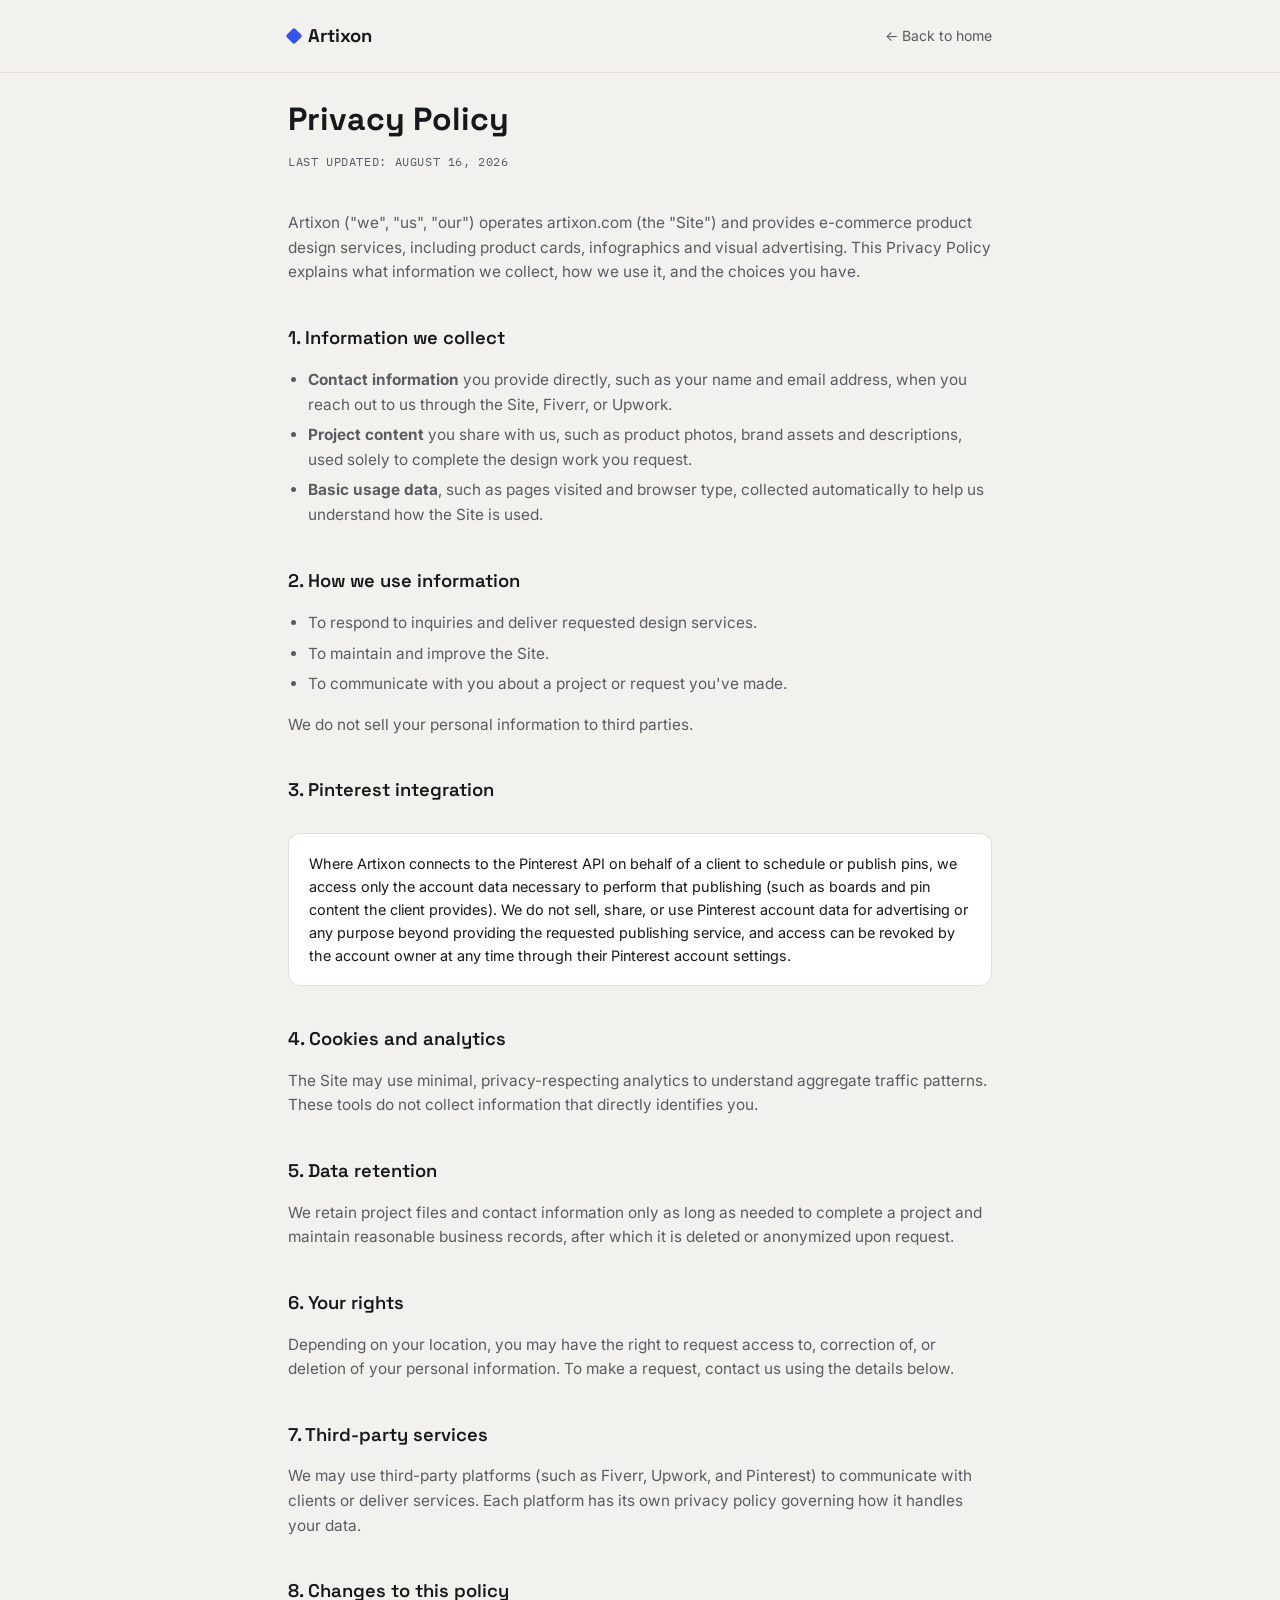
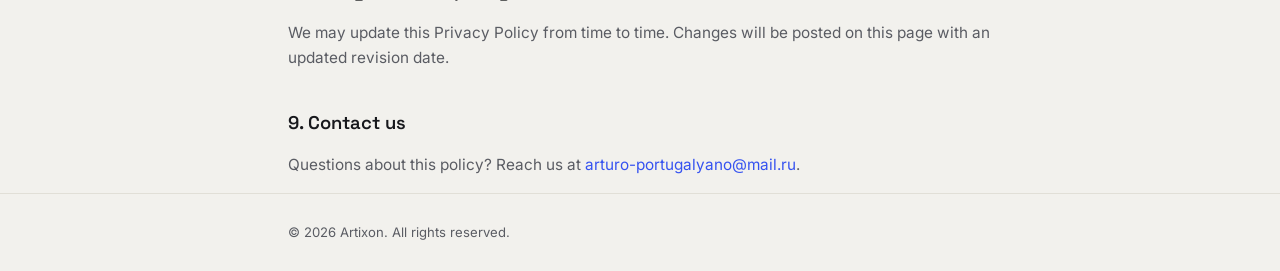
==== privacy.html @ aa89d6ab "Add files via upload" ====
<!DOCTYPE html>
<html lang="en">
<head>
<meta charset="UTF-8">
<meta name="viewport" content="width=device-width, initial-scale=1.0">
<title>Privacy Policy — Artixon</title>
<link rel="preconnect" href="https://fonts.googleapis.com">
<link rel="preconnect" href="https://fonts.gstatic.com" crossorigin>
<link href="https://fonts.googleapis.com/css2?family=Space+Grotesk:wght@600;700&family=Inter:wght@400;500;600&family=IBM+Plex+Mono:wght@500&display=swap" rel="stylesheet">
<style>
  :root{
    --bg:#F2F1ED; --ink:#17181C; --ink-soft:#5A5C63;
    --accent:#3552F0; --border:#E1DFD7; --card:#fff;
  }
  *{box-sizing:border-box;}
  body{margin:0; background:var(--bg); color:var(--ink); font-family:'Inter',sans-serif; line-height:1.6;}
  .wrap{max-width:760px; margin:0 auto; padding:0 28px;}
  header{border-bottom:1px solid var(--border); background:rgba(242,241,237,0.9); position:sticky; top:0;}
  nav.wrap{display:flex; align-items:center; justify-content:space-between; height:72px;}
  .logo{font-family:'Space Grotesk',sans-serif; font-weight:700; font-size:1.15rem; display:flex; align-items:center; gap:8px; text-decoration:none; color:var(--ink);}
  .logo-mark{width:12px;height:12px;background:var(--accent); border-radius:2px; transform:rotate(45deg);}
  nav a.back{font-size:0.88rem; color:var(--ink-soft); text-decoration:none;}
  nav a.back:hover{color:var(--ink);}
  main{padding:56px 0 90px;}
  h1{font-family:'Space Grotesk',sans-serif; font-size:2rem; font-weight:700; margin-bottom:6px;}
  .updated{font-family:'IBM Plex Mono',monospace; font-size:0.76rem; color:var(--ink-soft); text-transform:uppercase; letter-spacing:0.05em; margin-bottom:40px; display:block;}
  h2{font-family:'Space Grotesk',sans-serif; font-size:1.15rem; font-weight:600; margin-top:38px; margin-bottom:12px;}
  p, li{color:var(--ink-soft); font-size:0.96rem;}
  ul{padding-left:20px;}
  li{margin-bottom:6px;}
  .callout{
    background:var(--card); border:1px solid var(--border); border-radius:12px;
    padding:18px 20px; margin:28px 0; font-size:0.9rem;
  }
  .callout strong{color:var(--ink);}
  a.link{color:var(--accent); text-decoration:none;}
  a.link:hover{text-decoration:underline;}
  footer{border-top:1px solid var(--border); padding:28px 0; }
  footer .wrap{font-size:0.82rem; color:var(--ink-soft);}
</style>
</head>
<body>

<header>
  <nav class="wrap">
    <a class="logo" href="index.html"><span class="logo-mark"></span>Artixon</a>
    <a class="back" href="index.html">← Back to home</a>
  </nav>
</header>

<main class="wrap">
  <h1>Privacy Policy</h1>
  <span class="updated">Last updated: August 16, 2026</span>

  <p>Artixon ("we", "us", "our") operates artixon.com (the "Site") and provides e-commerce product design services, including product cards, infographics and visual advertising. This Privacy Policy explains what information we collect, how we use it, and the choices you have.</p>

  <h2>1. Information we collect</h2>
  <ul>
    <li><strong>Contact information</strong> you provide directly, such as your name and email address, when you reach out to us through the Site, Fiverr, or Upwork.</li>
    <li><strong>Project content</strong> you share with us, such as product photos, brand assets and descriptions, used solely to complete the design work you request.</li>
    <li><strong>Basic usage data</strong>, such as pages visited and browser type, collected automatically to help us understand how the Site is used.</li>
  </ul>

  <h2>2. How we use information</h2>
  <ul>
    <li>To respond to inquiries and deliver requested design services.</li>
    <li>To maintain and improve the Site.</li>
    <li>To communicate with you about a project or request you've made.</li>
  </ul>
  <p>We do not sell your personal information to third parties.</p>

  <h2>3. Pinterest integration</h2>
  <div class="callout">
    Where Artixon connects to the Pinterest API on behalf of a client to schedule or publish pins, we access only the account data necessary to perform that publishing (such as boards and pin content the client provides). We do not sell, share, or use Pinterest account data for advertising or any purpose beyond providing the requested publishing service, and access can be revoked by the account owner at any time through their Pinterest account settings.
  </div>

  <h2>4. Cookies and analytics</h2>
  <p>The Site may use minimal, privacy-respecting analytics to understand aggregate traffic patterns. These tools do not collect information that directly identifies you.</p>

  <h2>5. Data retention</h2>
  <p>We retain project files and contact information only as long as needed to complete a project and maintain reasonable business records, after which it is deleted or anonymized upon request.</p>

  <h2>6. Your rights</h2>
  <p>Depending on your location, you may have the right to request access to, correction of, or deletion of your personal information. To make a request, contact us using the details below.</p>

  <h2>7. Third-party services</h2>
  <p>We may use third-party platforms (such as Fiverr, Upwork, and Pinterest) to communicate with clients or deliver services. Each platform has its own privacy policy governing how it handles your data.</p>

  <h2>8. Changes to this policy</h2>
  <p>We may update this Privacy Policy from time to time. Changes will be posted on this page with an updated revision date.</p>

  <h2>9. Contact us</h2>
  <p>Questions about this policy? Reach us at <a class="link" href="mailto:arturo-portugalyano@mail.ru">arturo-portugalyano@mail.ru</a>.</p>
</main>

<footer>
  <div class="wrap">© 2026 Artixon. All rights reserved.</div>
</footer>

</body>
</html>
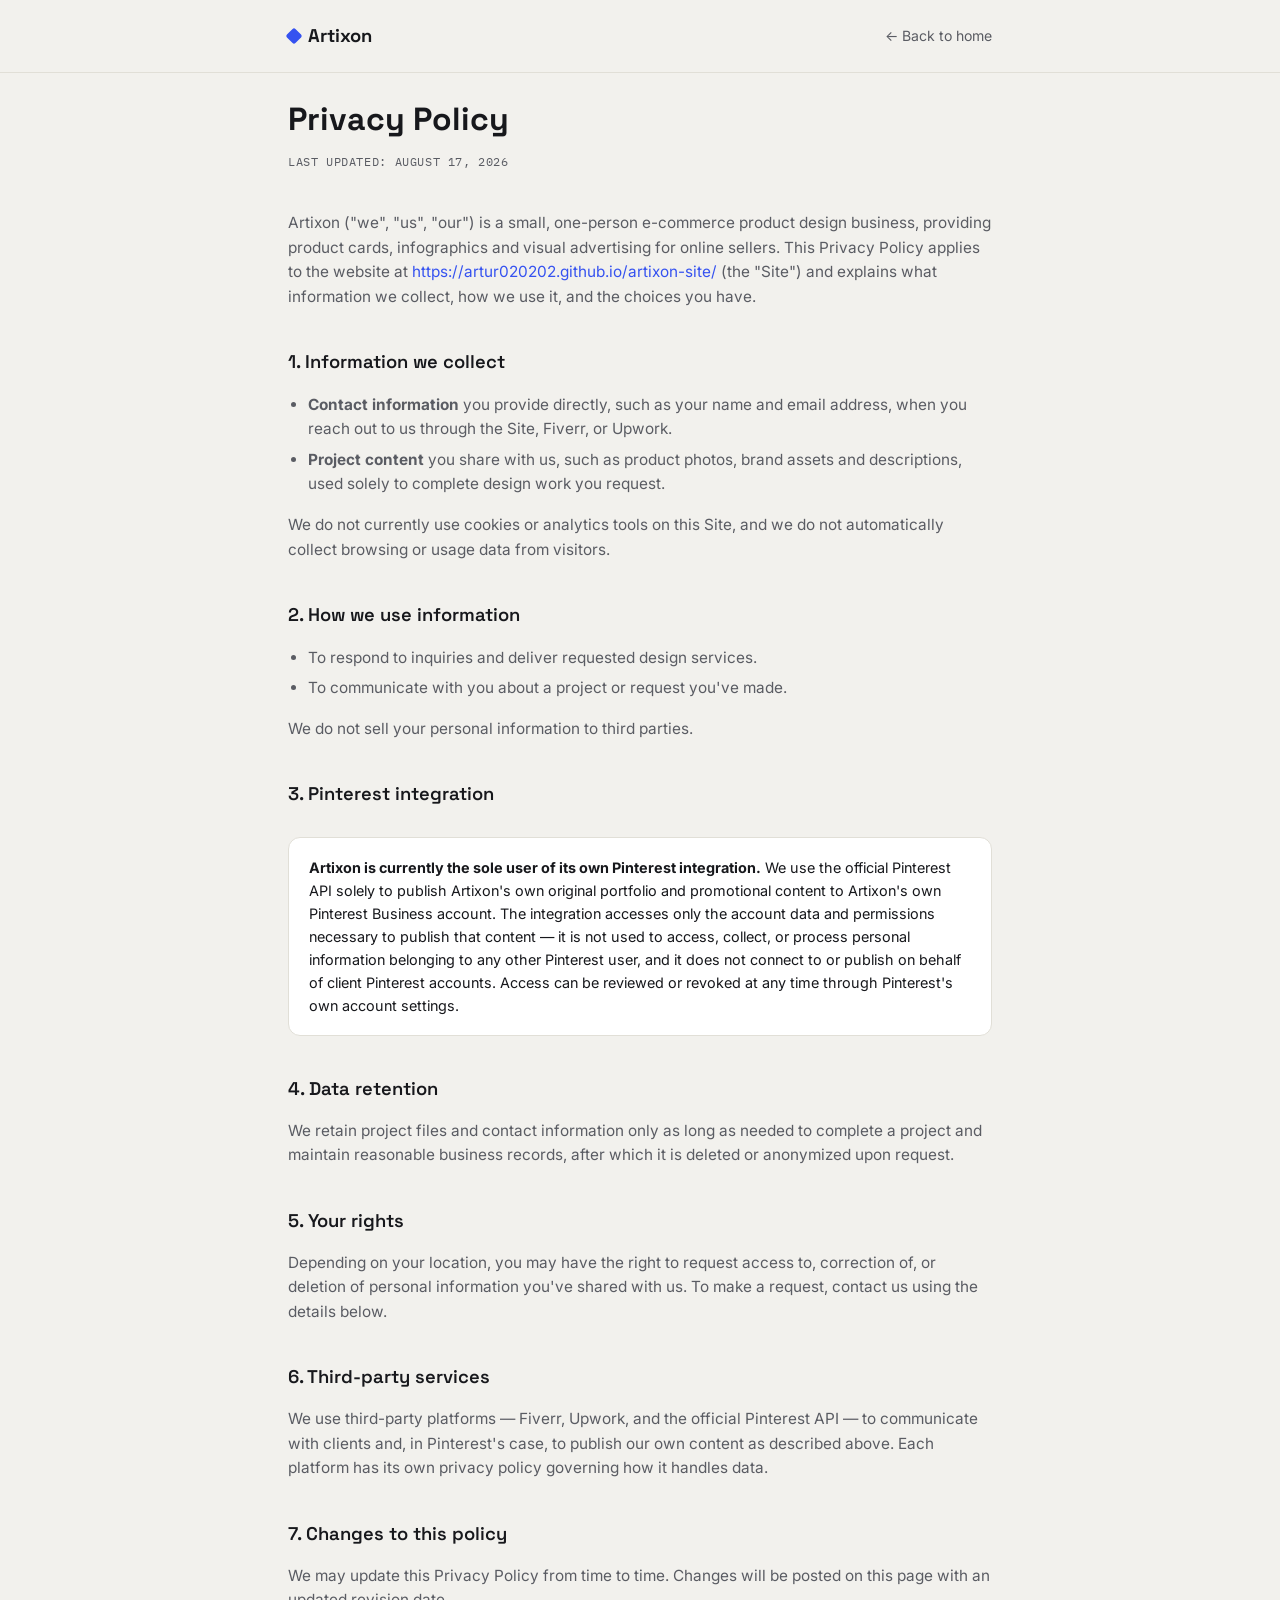
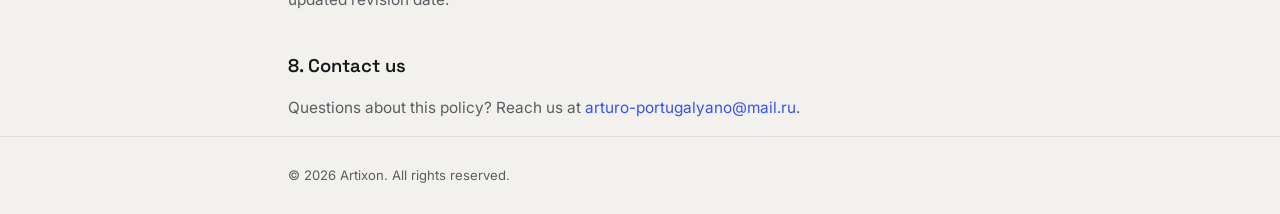
==== commit d6b3902c: "Add files via upload" ====
--- a/privacy.html
+++ b/privacy.html
@@ -50,46 +50,42 @@
 
 <main class="wrap">
   <h1>Privacy Policy</h1>
-  <span class="updated">Last updated: August 16, 2026</span>
+  <span class="updated">Last updated: August 17, 2026</span>
 
-  <p>Artixon ("we", "us", "our") operates artixon.com (the "Site") and provides e-commerce product design services, including product cards, infographics and visual advertising. This Privacy Policy explains what information we collect, how we use it, and the choices you have.</p>
+  <p>Artixon ("we", "us", "our") is a small, one-person e-commerce product design business, providing product cards, infographics and visual advertising for online sellers. This Privacy Policy applies to the website at <a class="link" href="https://artur020202.github.io/artixon-site/">https://artur020202.github.io/artixon-site/</a> (the "Site") and explains what information we collect, how we use it, and the choices you have.</p>
 
   <h2>1. Information we collect</h2>
   <ul>
     <li><strong>Contact information</strong> you provide directly, such as your name and email address, when you reach out to us through the Site, Fiverr, or Upwork.</li>
-    <li><strong>Project content</strong> you share with us, such as product photos, brand assets and descriptions, used solely to complete the design work you request.</li>
-    <li><strong>Basic usage data</strong>, such as pages visited and browser type, collected automatically to help us understand how the Site is used.</li>
+    <li><strong>Project content</strong> you share with us, such as product photos, brand assets and descriptions, used solely to complete design work you request.</li>
   </ul>
+  <p>We do not currently use cookies or analytics tools on this Site, and we do not automatically collect browsing or usage data from visitors.</p>
 
   <h2>2. How we use information</h2>
   <ul>
     <li>To respond to inquiries and deliver requested design services.</li>
-    <li>To maintain and improve the Site.</li>
     <li>To communicate with you about a project or request you've made.</li>
   </ul>
   <p>We do not sell your personal information to third parties.</p>
 
   <h2>3. Pinterest integration</h2>
   <div class="callout">
-    Where Artixon connects to the Pinterest API on behalf of a client to schedule or publish pins, we access only the account data necessary to perform that publishing (such as boards and pin content the client provides). We do not sell, share, or use Pinterest account data for advertising or any purpose beyond providing the requested publishing service, and access can be revoked by the account owner at any time through their Pinterest account settings.
+    <strong>Artixon is currently the sole user of its own Pinterest integration.</strong> We use the official Pinterest API solely to publish Artixon's own original portfolio and promotional content to Artixon's own Pinterest Business account. The integration accesses only the account data and permissions necessary to publish that content — it is not used to access, collect, or process personal information belonging to any other Pinterest user, and it does not connect to or publish on behalf of client Pinterest accounts. Access can be reviewed or revoked at any time through Pinterest's own account settings.
   </div>
 
-  <h2>4. Cookies and analytics</h2>
-  <p>The Site may use minimal, privacy-respecting analytics to understand aggregate traffic patterns. These tools do not collect information that directly identifies you.</p>
-
-  <h2>5. Data retention</h2>
+  <h2>4. Data retention</h2>
   <p>We retain project files and contact information only as long as needed to complete a project and maintain reasonable business records, after which it is deleted or anonymized upon request.</p>
 
-  <h2>6. Your rights</h2>
-  <p>Depending on your location, you may have the right to request access to, correction of, or deletion of your personal information. To make a request, contact us using the details below.</p>
+  <h2>5. Your rights</h2>
+  <p>Depending on your location, you may have the right to request access to, correction of, or deletion of personal information you've shared with us. To make a request, contact us using the details below.</p>
 
-  <h2>7. Third-party services</h2>
-  <p>We may use third-party platforms (such as Fiverr, Upwork, and Pinterest) to communicate with clients or deliver services. Each platform has its own privacy policy governing how it handles your data.</p>
+  <h2>6. Third-party services</h2>
+  <p>We use third-party platforms — Fiverr, Upwork, and the official Pinterest API — to communicate with clients and, in Pinterest's case, to publish our own content as described above. Each platform has its own privacy policy governing how it handles data.</p>
 
-  <h2>8. Changes to this policy</h2>
+  <h2>7. Changes to this policy</h2>
   <p>We may update this Privacy Policy from time to time. Changes will be posted on this page with an updated revision date.</p>
 
-  <h2>9. Contact us</h2>
+  <h2>8. Contact us</h2>
   <p>Questions about this policy? Reach us at <a class="link" href="mailto:arturo-portugalyano@mail.ru">arturo-portugalyano@mail.ru</a>.</p>
 </main>
 
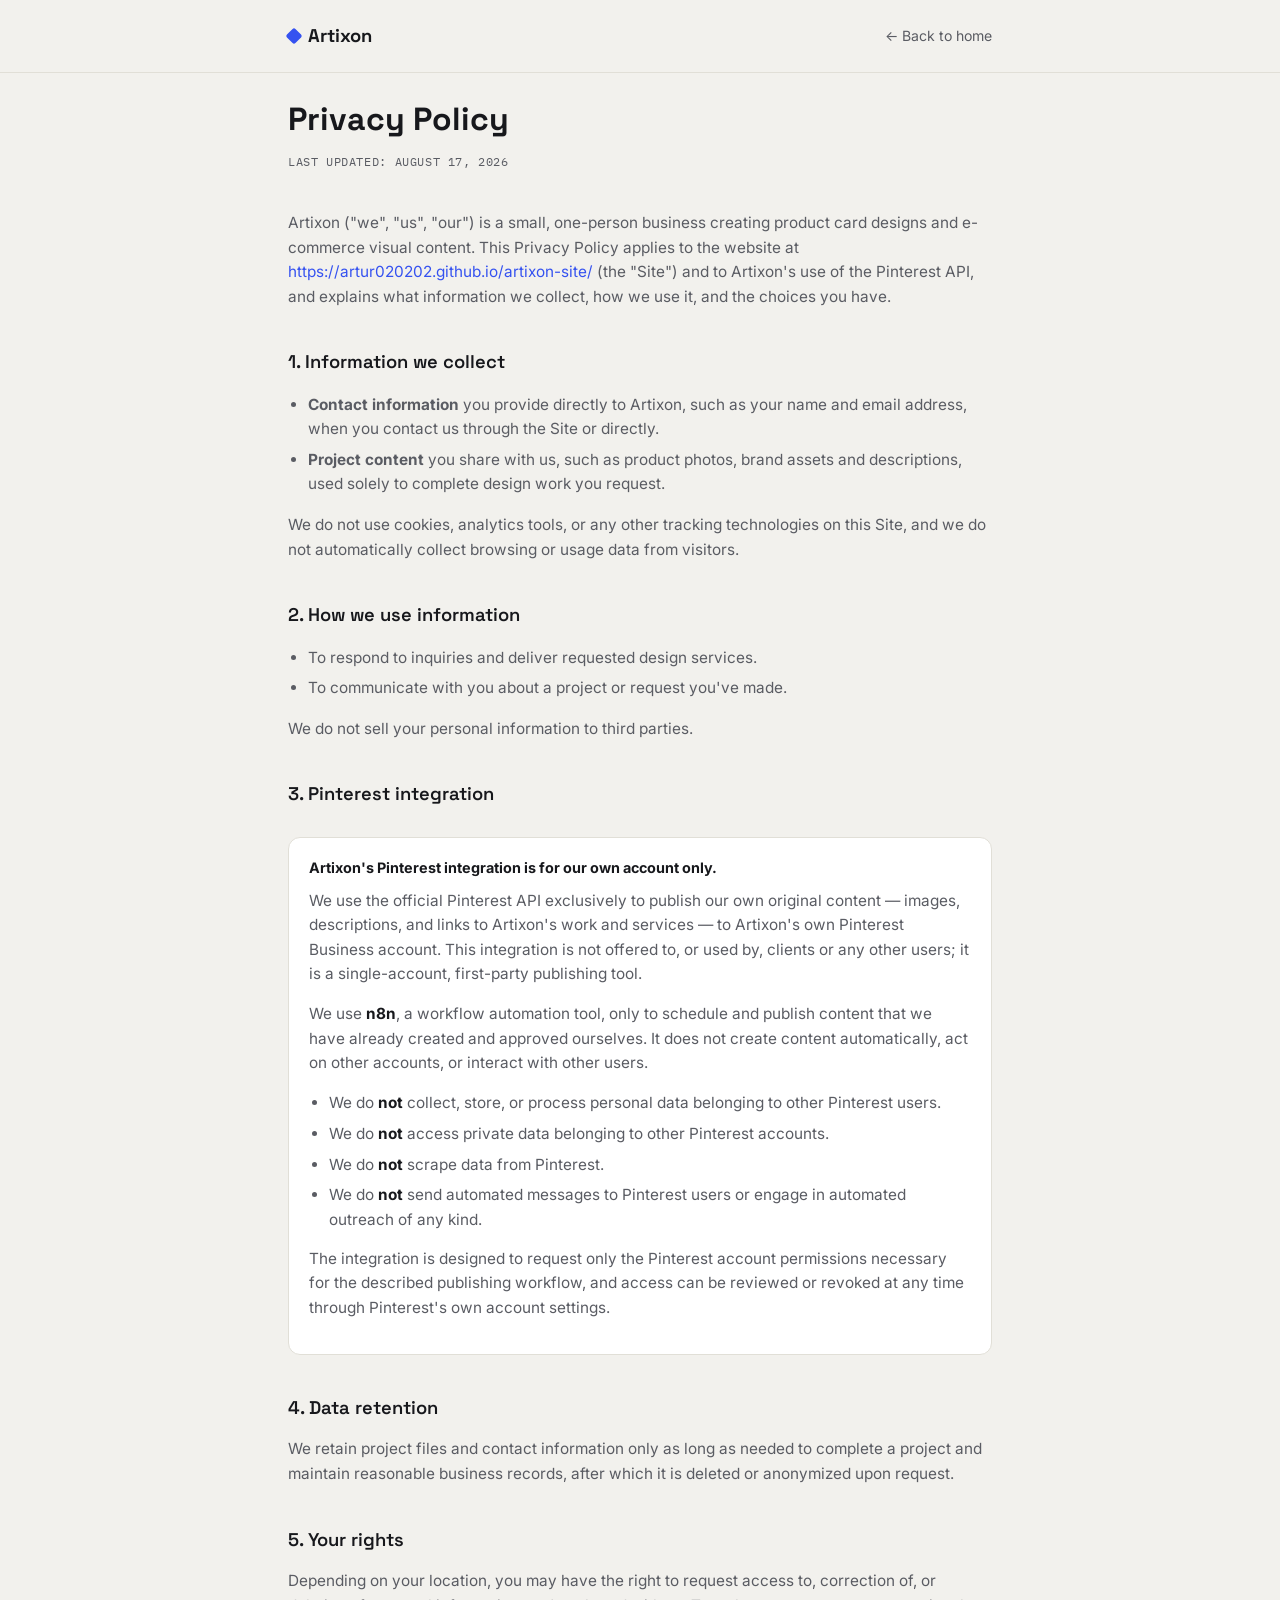
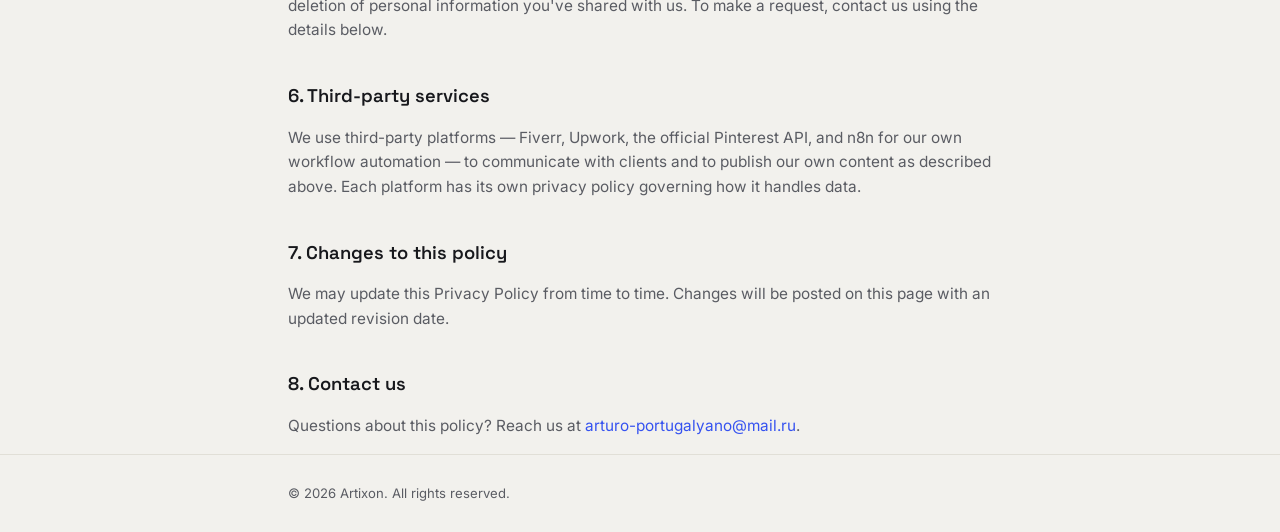
==== commit d55b8328: "Add files via upload" ====
--- a/privacy.html
+++ b/privacy.html
@@ -52,14 +52,14 @@
   <h1>Privacy Policy</h1>
   <span class="updated">Last updated: August 17, 2026</span>
 
-  <p>Artixon ("we", "us", "our") is a small, one-person e-commerce product design business, providing product cards, infographics and visual advertising for online sellers. This Privacy Policy applies to the website at <a class="link" href="https://artur020202.github.io/artixon-site/">https://artur020202.github.io/artixon-site/</a> (the "Site") and explains what information we collect, how we use it, and the choices you have.</p>
+  <p>Artixon ("we", "us", "our") is a small, one-person business creating product card designs and e-commerce visual content. This Privacy Policy applies to the website at <a class="link" href="https://artur020202.github.io/artixon-site/">https://artur020202.github.io/artixon-site/</a> (the "Site") and to Artixon's use of the Pinterest API, and explains what information we collect, how we use it, and the choices you have.</p>
 
   <h2>1. Information we collect</h2>
   <ul>
-    <li><strong>Contact information</strong> you provide directly, such as your name and email address, when you reach out to us through the Site, Fiverr, or Upwork.</li>
+    <li><strong>Contact information</strong> you provide directly to Artixon, such as your name and email address, when you contact us through the Site or directly.</li>
     <li><strong>Project content</strong> you share with us, such as product photos, brand assets and descriptions, used solely to complete design work you request.</li>
   </ul>
-  <p>We do not currently use cookies or analytics tools on this Site, and we do not automatically collect browsing or usage data from visitors.</p>
+  <p>We do not use cookies, analytics tools, or any other tracking technologies on this Site, and we do not automatically collect browsing or usage data from visitors.</p>
 
   <h2>2. How we use information</h2>
   <ul>
@@ -70,7 +70,16 @@
 
   <h2>3. Pinterest integration</h2>
   <div class="callout">
-    <strong>Artixon is currently the sole user of its own Pinterest integration.</strong> We use the official Pinterest API solely to publish Artixon's own original portfolio and promotional content to Artixon's own Pinterest Business account. The integration accesses only the account data and permissions necessary to publish that content — it is not used to access, collect, or process personal information belonging to any other Pinterest user, and it does not connect to or publish on behalf of client Pinterest accounts. Access can be reviewed or revoked at any time through Pinterest's own account settings.
+    <strong>Artixon's Pinterest integration is for our own account only.</strong>
+    <p style="margin-top:10px;">We use the official Pinterest API exclusively to publish our own original content — images, descriptions, and links to Artixon's work and services — to Artixon's own Pinterest Business account. This integration is not offered to, or used by, clients or any other users; it is a single-account, first-party publishing tool.</p>
+    <p>We use <strong>n8n</strong>, a workflow automation tool, only to schedule and publish content that we have already created and approved ourselves. It does not create content automatically, act on other accounts, or interact with other users.</p>
+    <ul style="margin-top:10px;">
+      <li>We do <strong>not</strong> collect, store, or process personal data belonging to other Pinterest users.</li>
+      <li>We do <strong>not</strong> access private data belonging to other Pinterest accounts.</li>
+      <li>We do <strong>not</strong> scrape data from Pinterest.</li>
+      <li>We do <strong>not</strong> send automated messages to Pinterest users or engage in automated outreach of any kind.</li>
+    </ul>
+    <p style="margin-top:10px;">The integration is designed to request only the Pinterest account permissions necessary for the described publishing workflow, and access can be reviewed or revoked at any time through Pinterest's own account settings.</p>
   </div>
 
   <h2>4. Data retention</h2>
@@ -80,7 +89,7 @@
   <p>Depending on your location, you may have the right to request access to, correction of, or deletion of personal information you've shared with us. To make a request, contact us using the details below.</p>
 
   <h2>6. Third-party services</h2>
-  <p>We use third-party platforms — Fiverr, Upwork, and the official Pinterest API — to communicate with clients and, in Pinterest's case, to publish our own content as described above. Each platform has its own privacy policy governing how it handles data.</p>
+  <p>We use third-party platforms — Fiverr, Upwork, the official Pinterest API, and n8n for our own workflow automation — to communicate with clients and to publish our own content as described above. Each platform has its own privacy policy governing how it handles data.</p>
 
   <h2>7. Changes to this policy</h2>
   <p>We may update this Privacy Policy from time to time. Changes will be posted on this page with an updated revision date.</p>
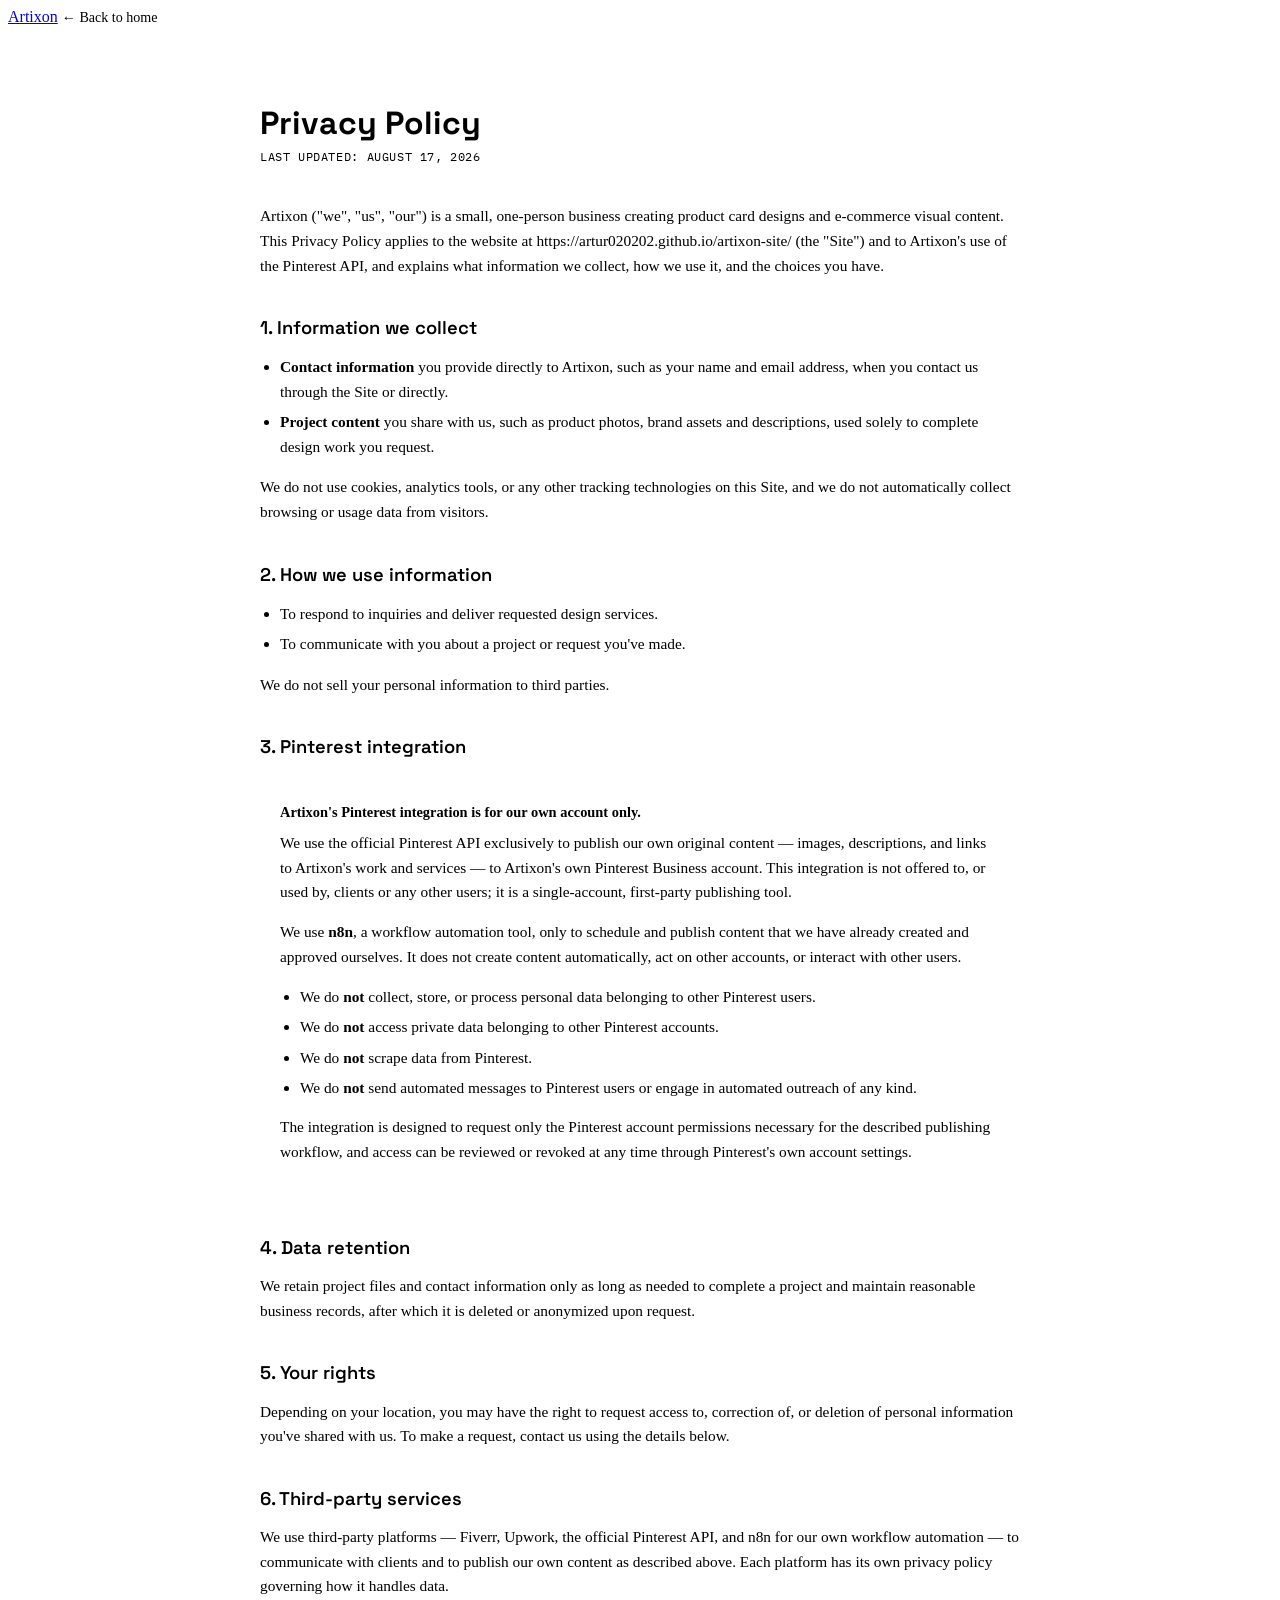
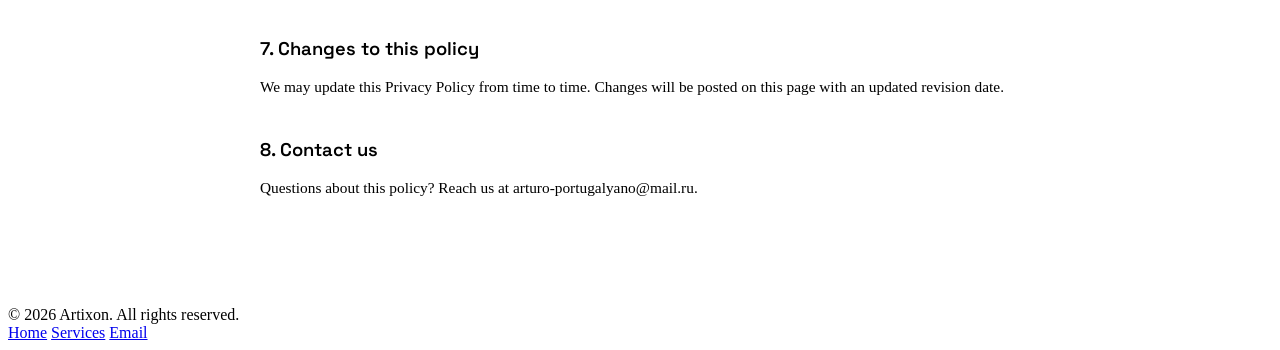
==== commit 19780e08: "Add files via upload" ====
--- a/privacy.html
+++ b/privacy.html
@@ -7,36 +7,24 @@
 <link rel="preconnect" href="https://fonts.googleapis.com">
 <link rel="preconnect" href="https://fonts.gstatic.com" crossorigin>
 <link href="https://fonts.googleapis.com/css2?family=Space+Grotesk:wght@600;700&family=Inter:wght@400;500;600&family=IBM+Plex+Mono:wght@500&display=swap" rel="stylesheet">
+<link rel="stylesheet" href="assets/style.css">
 <style>
-  :root{
-    --bg:#F2F1ED; --ink:#17181C; --ink-soft:#5A5C63;
-    --accent:#3552F0; --border:#E1DFD7; --card:#fff;
-  }
-  *{box-sizing:border-box;}
-  body{margin:0; background:var(--bg); color:var(--ink); font-family:'Inter',sans-serif; line-height:1.6;}
-  .wrap{max-width:760px; margin:0 auto; padding:0 28px;}
-  header{border-bottom:1px solid var(--border); background:rgba(242,241,237,0.9); position:sticky; top:0;}
-  nav.wrap{display:flex; align-items:center; justify-content:space-between; height:72px;}
-  .logo{font-family:'Space Grotesk',sans-serif; font-weight:700; font-size:1.15rem; display:flex; align-items:center; gap:8px; text-decoration:none; color:var(--ink);}
-  .logo-mark{width:12px;height:12px;background:var(--accent); border-radius:2px; transform:rotate(45deg);}
-  nav a.back{font-size:0.88rem; color:var(--ink-soft); text-decoration:none;}
-  nav a.back:hover{color:var(--ink);}
-  main{padding:56px 0 90px;}
+  main.wrap{padding-top:56px; padding-bottom:90px; max-width:760px; margin:0 auto;}
   h1{font-family:'Space Grotesk',sans-serif; font-size:2rem; font-weight:700; margin-bottom:6px;}
   .updated{font-family:'IBM Plex Mono',monospace; font-size:0.76rem; color:var(--ink-soft); text-transform:uppercase; letter-spacing:0.05em; margin-bottom:40px; display:block;}
   h2{font-family:'Space Grotesk',sans-serif; font-size:1.15rem; font-weight:600; margin-top:38px; margin-bottom:12px;}
-  p, li{color:var(--ink-soft); font-size:0.96rem;}
-  ul{padding-left:20px;}
-  li{margin-bottom:6px;}
+  main p, main li{color:var(--ink-soft); font-size:0.96rem; line-height:1.6;}
+  main ul{padding-left:20px;}
+  main li{margin-bottom:6px;}
   .callout{
     background:var(--card); border:1px solid var(--border); border-radius:12px;
     padding:18px 20px; margin:28px 0; font-size:0.9rem;
   }
   .callout strong{color:var(--ink);}
-  a.link{color:var(--accent); text-decoration:none;}
+  a.link{color:var(--blue); text-decoration:none;}
   a.link:hover{text-decoration:underline;}
-  footer{border-top:1px solid var(--border); padding:28px 0; }
-  footer .wrap{font-size:0.82rem; color:var(--ink-soft);}
+  nav a.back{font-size:0.88rem; color:var(--ink-soft); text-decoration:none;}
+  nav a.back:hover{color:var(--ink);}
 </style>
 </head>
 <body>
@@ -99,7 +87,16 @@
 </main>
 
 <footer>
-  <div class="wrap">© 2026 Artixon. All rights reserved.</div>
+  <div class="wrap" style="max-width:760px;">
+    <div class="footer-bottom" style="border-top:none; padding-top:0;">
+      <div class="copyright">© 2026 Artixon. All rights reserved.</div>
+      <div class="footer-bottom-links">
+        <a href="index.html">Home</a>
+        <a href="services.html">Services</a>
+        <a href="mailto:arturo-portugalyano@mail.ru">Email</a>
+      </div>
+    </div>
+  </div>
 </footer>
 
 </body>
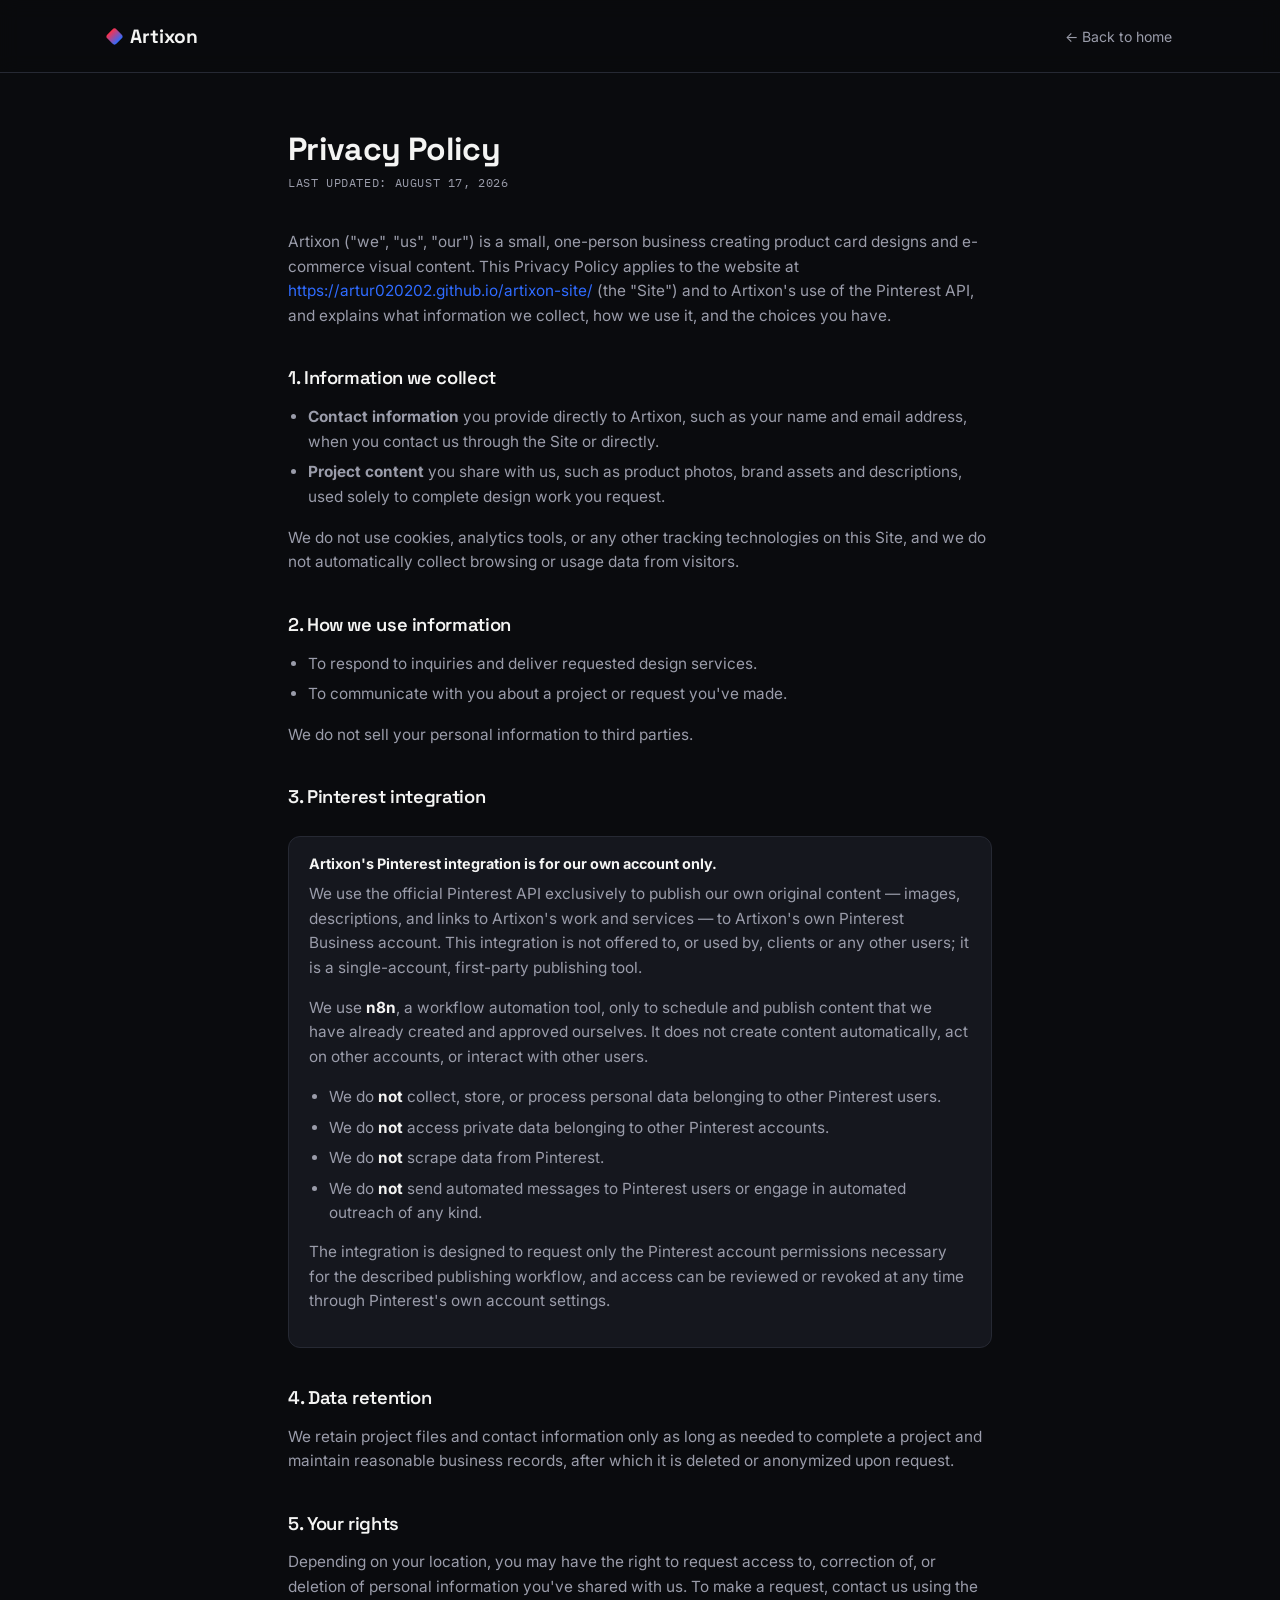
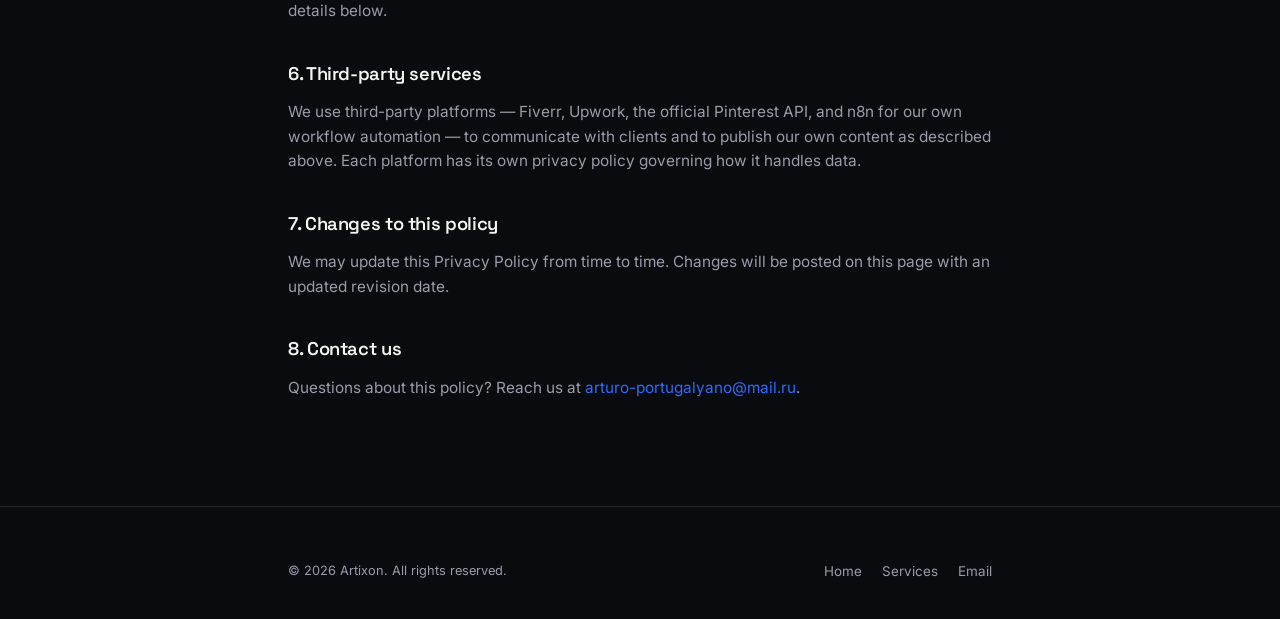
==== commit d4eff881: "Add files via upload" ====
--- a/privacy.html
+++ b/privacy.html
@@ -7,7 +7,7 @@
 <link rel="preconnect" href="https://fonts.googleapis.com">
 <link rel="preconnect" href="https://fonts.gstatic.com" crossorigin>
 <link href="https://fonts.googleapis.com/css2?family=Space+Grotesk:wght@600;700&family=Inter:wght@400;500;600&family=IBM+Plex+Mono:wght@500&display=swap" rel="stylesheet">
-<link rel="stylesheet" href="assets/style.css">
+<link rel="stylesheet" href="style.css">
 <style>
   main.wrap{padding-top:56px; padding-bottom:90px; max-width:760px; margin:0 auto;}
   h1{font-family:'Space Grotesk',sans-serif; font-size:2rem; font-weight:700; margin-bottom:6px;}
--- a/style.css
+++ b/style.css
@@ -0,0 +1,187 @@
+/* ===== Artixon — shared theme ===== */
+:root{
+  --bg:#0A0B0E;
+  --bg-soft:#111319;
+  --card:#15171E;
+  --card-2:#1B1E27;
+  --border:#262933;
+  --ink:#F4F4F3;
+  --ink-soft:#9A9CAA;
+  --blue:#2F6BFF;
+  --blue-deep:#173B99;
+  --red:#FF3049;
+  --red-deep:#9C1626;
+  --grad: linear-gradient(90deg, var(--red) 0%, var(--blue) 100%);
+}
+*{box-sizing:border-box;}
+html{scroll-behavior:smooth;}
+body{
+  margin:0;
+  background:var(--bg);
+  color:var(--ink);
+  font-family:'Inter',sans-serif;
+  -webkit-font-smoothing:antialiased;
+}
+h1,h2,h3,.display{font-family:'Space Grotesk',sans-serif; letter-spacing:-0.02em; margin:0;}
+.impact{font-family:'Anton',sans-serif; text-transform:uppercase; letter-spacing:0.01em; font-weight:400;}
+.label{font-family:'IBM Plex Mono',monospace; font-size:0.72rem; letter-spacing:0.1em; text-transform:uppercase; color:var(--ink-soft); display:inline-flex; align-items:center; gap:8px;}
+.label::before{content:""; width:7px; height:7px; border-radius:50%; background:var(--grad); flex:none;}
+a{color:inherit;}
+img{max-width:100%; display:block;}
+:focus-visible{outline:2px solid var(--blue); outline-offset:3px;}
+.wrap{max-width:1120px; margin:0 auto; padding:0 28px;}
+
+/* NAV */
+header{position:sticky; top:0; z-index:30; background:rgba(10,11,14,0.85); backdrop-filter:blur(10px); border-bottom:1px solid var(--border);}
+nav.wrap{display:flex; align-items:center; justify-content:space-between; height:72px; gap:20px;}
+.logo{font-family:'Space Grotesk',sans-serif; font-weight:700; font-size:1.2rem; display:flex; align-items:center; gap:9px; text-decoration:none; color:var(--ink);}
+.logo-mark{width:13px; height:13px; background:var(--grad); border-radius:3px; transform:rotate(45deg); flex:none;}
+.nav-links{display:flex; gap:26px; font-size:0.9rem; font-weight:500;}
+.nav-links a{text-decoration:none; color:var(--ink-soft); transition:color .15s;}
+.nav-links a:hover, .nav-links a.current{color:var(--ink);}
+@media (max-width:860px){ .nav-links{display:none;} }
+
+/* Hire me dropdown */
+.hire{position:relative;}
+.hire summary{
+  list-style:none; cursor:pointer;
+  display:inline-flex; align-items:center; gap:7px;
+  background:var(--grad); color:#fff;
+  padding:10px 18px; border-radius:8px;
+  font-size:0.88rem; font-weight:600;
+}
+.hire summary::-webkit-details-marker{display:none;}
+.hire summary::after{content:"▾"; font-size:0.7rem; margin-left:2px;}
+.hire[open] summary::after{content:"▴";}
+.hire .hire-menu{
+  position:absolute; right:0; top:calc(100% + 8px);
+  background:var(--card-2); border:1px solid var(--border); border-radius:12px;
+  padding:8px; min-width:190px;
+  box-shadow:0 20px 40px rgba(0,0,0,0.5);
+  display:flex; flex-direction:column; gap:4px;
+}
+.hire .hire-menu a{
+  display:flex; align-items:center; justify-content:space-between;
+  padding:11px 14px; border-radius:8px; text-decoration:none;
+  color:var(--ink); font-size:0.92rem; font-weight:500;
+}
+.hire .hire-menu a:hover{background:var(--bg-soft);}
+.hire .hire-menu span.plat{font-family:'IBM Plex Mono',monospace; font-size:0.68rem; color:var(--ink-soft);}
+
+/* BUTTONS */
+.btn{display:inline-flex; align-items:center; gap:10px; padding:14px 24px; border-radius:10px; font-weight:600; font-size:0.98rem; text-decoration:none; border:1px solid transparent; transition:transform .15s ease, box-shadow .15s ease, background .15s ease;}
+.btn:hover{transform:translateY(-2px);}
+.btn-primary{background:var(--blue); color:#fff;}
+.btn-primary:hover{box-shadow:0 10px 26px rgba(47,107,255,0.35);}
+.btn-secondary{background:transparent; color:var(--ink); border-color:var(--border);}
+.btn-secondary:hover{border-color:var(--ink-soft); box-shadow:0 8px 20px rgba(0,0,0,0.3);}
+.btn-red{background:var(--red); color:#fff;}
+.btn-red:hover{box-shadow:0 10px 26px rgba(255,48,73,0.35);}
+.btn svg{width:16px; height:16px;}
+.cta-row{display:flex; gap:14px; margin-top:32px; flex-wrap:wrap;}
+
+/* HERO */
+.hero{padding:52px 0 20px;}
+.hero-banner{border-radius:18px; overflow:hidden; border:1px solid var(--border); margin-bottom:44px; box-shadow:0 30px 60px -20px rgba(0,0,0,0.6);}
+.hero-banner img{width:100%; height:auto; display:block;}
+.hero-grid{display:grid; grid-template-columns:1.05fr 1fr; gap:56px; align-items:center;}
+@media (max-width:900px){ .hero-grid{grid-template-columns:1fr;} }
+.eyebrow{display:inline-flex; align-items:center; gap:8px; padding:6px 12px; border-radius:100px; background:var(--card-2); border:1px solid var(--border); color:var(--ink-soft); font-family:'IBM Plex Mono',monospace; font-size:0.72rem; letter-spacing:0.06em; text-transform:uppercase; margin-bottom:22px;}
+.hero h1{font-size:clamp(2.1rem, 4.6vw, 3.3rem); line-height:1.05;}
+.hero h1 .accent-blue{color:var(--blue);}
+.hero h1 .accent-red{color:var(--red);}
+.hero p.sub{margin-top:22px; font-size:1.06rem; line-height:1.6; color:var(--ink-soft); max-width:48ch;}
+.tools-line{margin-top:26px; font-family:'IBM Plex Mono',monospace; font-size:0.76rem; color:var(--ink-soft); letter-spacing:0.02em;}
+
+/* Before/after compare */
+.compare{position:relative; display:grid; grid-template-columns:1fr 1fr; gap:16px;}
+.compare-card{background:var(--card); border:1px solid var(--border); border-radius:16px; padding:18px; box-shadow:0 18px 40px -18px rgba(0,0,0,0.6);}
+.compare-card .tag{font-family:'IBM Plex Mono',monospace; font-size:0.68rem; letter-spacing:0.06em; text-transform:uppercase; color:var(--ink-soft); margin-bottom:12px; display:block;}
+.plain-photo{aspect-ratio:1/1; border-radius:10px; background:repeating-linear-gradient(135deg,#1B1D24,#1B1D24 10px,#16171D 10px,#16171D 20px); display:flex; align-items:center; justify-content:center;}
+.plain-photo .bottle{width:38%; height:70%; background:#33353F; border-radius:8px 8px 4px 4px;}
+.designed-photo{aspect-ratio:1/1; border-radius:10px; background:linear-gradient(155deg,var(--blue) 0%, var(--blue-deep) 100%); position:relative; overflow:hidden; display:flex; align-items:center; justify-content:center;}
+.designed-photo .bottle{width:34%; height:62%; background:#fff; border-radius:8px 8px 4px 4px; position:relative; z-index:2; box-shadow:0 10px 24px rgba(0,0,0,0.35);}
+.designed-photo .price-tag{position:absolute; top:14px; right:14px; background:var(--red); color:#fff; font-family:'IBM Plex Mono',monospace; font-weight:600; font-size:0.72rem; padding:5px 9px; border-radius:6px; transform:rotate(4deg); z-index:3;}
+.designed-photo .bullet-row{position:absolute; left:14px; bottom:14px; right:14px; display:flex; flex-direction:column; gap:6px; z-index:3;}
+.designed-photo .bullet{background:rgba(255,255,255,0.14); backdrop-filter:blur(2px); color:#fff; font-size:0.66rem; padding:5px 8px; border-radius:6px; display:flex; align-items:center; gap:6px;}
+.designed-photo .bullet::before{content:""; width:5px; height:5px; background:var(--red); border-radius:50%; flex:none;}
+.compare-arrow{position:absolute; left:50%; top:50%; transform:translate(-50%,-50%); width:34px; height:34px; background:var(--grad); border-radius:50%; display:flex; align-items:center; justify-content:center; box-shadow:0 6px 20px rgba(0,0,0,0.5); z-index:5;}
+@media (max-width:900px){ .compare-arrow{display:none;} }
+
+/* SECTION HEAD */
+.section-head{margin-bottom:38px; max-width:56ch;}
+.section-head h2{font-size:clamp(1.6rem,3vw,2.1rem); margin-top:10px;}
+.section-head p{color:var(--ink-soft); margin-top:10px; line-height:1.6;}
+
+/* ABOUT */
+.about{padding:64px 0 20px; border-top:1px solid var(--border);}
+.about-grid{display:grid; grid-template-columns:1fr 1fr; gap:40px; align-items:start;}
+@media (max-width:820px){ .about-grid{grid-template-columns:1fr;} }
+.about p{color:var(--ink-soft); line-height:1.7; font-size:0.98rem; margin:0 0 14px;}
+.about-facts{display:flex; flex-direction:column; gap:16px;}
+.fact{background:var(--card); border:1px solid var(--border); border-radius:12px; padding:16px 18px;}
+.fact .label{margin-bottom:6px;}
+.fact div.val{font-size:0.94rem; color:var(--ink);}
+
+/* SERVICES STRIP (home teaser) */
+.services{padding:56px 0 10px; border-top:1px solid var(--border);}
+.services-row{display:grid; grid-template-columns:repeat(4,1fr); gap:22px; padding:30px 0;}
+@media (max-width:820px){ .services-row{grid-template-columns:repeat(2,1fr);} }
+.service-item{background:var(--card); border:1px solid var(--border); border-radius:14px; padding:20px;}
+.service-item .num{font-family:'IBM Plex Mono',monospace; color:var(--blue); font-size:0.78rem; margin-bottom:10px; display:block;}
+.service-item h3{font-size:1.02rem; font-weight:600; margin-bottom:6px;}
+.service-item p{margin:0; font-size:0.88rem; color:var(--ink-soft); line-height:1.5;}
+.view-all-row{text-align:center; margin-top:16px;}
+
+/* PORTFOLIO */
+.portfolio{padding:64px 0 40px; border-top:1px solid var(--border);}
+.portfolio-grid-real{display:grid; grid-template-columns:repeat(2,1fr); gap:22px; margin-bottom:22px;}
+@media (max-width:640px){ .portfolio-grid-real{grid-template-columns:1fr;} }
+.pcard{background:var(--card); border:1px solid var(--border); border-radius:14px; padding:16px; box-shadow:0 14px 30px -18px rgba(0,0,0,0.5); transition:transform .18s ease, box-shadow .18s ease, border-color .18s ease;}
+.pcard:hover{transform:translateY(-4px); border-color:#3A3D4A;}
+.pcard-link{display:block; text-decoration:none; color:inherit;}
+.pcard-art{aspect-ratio:4/3; border-radius:10px; margin-bottom:14px; overflow:hidden; position:relative;}
+.pcard-art img{width:100%; height:100%; object-fit:cover; transition:transform .3s ease;}
+.pcard:hover .pcard-art img{transform:scale(1.04);}
+.pcard-caption{display:flex; justify-content:space-between; align-items:baseline; gap:8px;}
+.pcard-caption h4{font-family:'Space Grotesk',sans-serif; font-size:0.94rem; font-weight:600; margin:0;}
+.pcard-caption span{font-family:'IBM Plex Mono',monospace; font-size:0.66rem; color:var(--ink-soft);}
+
+/* YOUTUBE STRIP */
+.youtube{padding:20px 0 20px;}
+.yt-band{
+  border-radius:20px; border:1px solid var(--border);
+  background:linear-gradient(120deg, var(--card) 0%, var(--card-2) 100%);
+  padding:44px; display:flex; align-items:center; justify-content:space-between; gap:32px; flex-wrap:wrap;
+}
+.yt-band .play{
+  width:52px; height:52px; border-radius:50%; background:var(--red);
+  display:flex; align-items:center; justify-content:center; flex:none;
+}
+.yt-left{display:flex; align-items:center; gap:20px;}
+.yt-band h2{font-size:clamp(1.3rem,2.4vw,1.7rem);}
+.yt-band p{margin:6px 0 0; color:var(--ink-soft); font-size:0.92rem; max-width:44ch;}
+
+/* CTA BAND */
+.cta-band{scroll-margin-top:100px; margin:70px 0; padding:56px 40px; border-radius:20px; background:linear-gradient(120deg, var(--red-deep) 0%, var(--bg-soft) 55%, var(--blue-deep) 100%); border:1px solid var(--border); color:#fff; display:flex; align-items:center; justify-content:space-between; gap:32px; flex-wrap:wrap;}
+.cta-band h2{font-size:clamp(1.5rem,2.6vw,2rem); max-width:26ch;}
+.cta-band .cta-row{margin-top:0;}
+.cta-band .btn-secondary{background:rgba(0,0,0,0.2); color:#fff; border-color:rgba(255,255,255,0.28);}
+
+/* FOOTER */
+footer{border-top:1px solid var(--border); padding:56px 0 40px;}
+.footer-grid{display:grid; grid-template-columns:1.4fr 1fr 1fr 1fr; gap:32px; margin-bottom:40px;}
+@media (max-width:780px){ .footer-grid{grid-template-columns:1fr 1fr;} }
+@media (max-width:480px){ .footer-grid{grid-template-columns:1fr;} }
+.footer-col h5{font-family:'IBM Plex Mono',monospace; font-size:0.7rem; letter-spacing:0.1em; text-transform:uppercase; color:var(--ink-soft); margin-bottom:14px;}
+.footer-col ul{list-style:none; margin:0; padding:0; display:flex; flex-direction:column; gap:10px;}
+.footer-col a{text-decoration:none; color:var(--ink-soft); font-size:0.92rem; transition:color .15s;}
+.footer-col a:hover{color:var(--ink);}
+.footer-col.work a{color:var(--ink); font-weight:600;}
+.footer-bottom{border-top:1px solid var(--border); padding-top:24px; display:flex; justify-content:space-between; align-items:center; gap:20px; flex-wrap:wrap;}
+.footer-bottom-links{display:flex; gap:20px; font-size:0.84rem; color:var(--ink-soft);}
+.footer-bottom-links a{text-decoration:none;}
+.footer-bottom-links a:hover{color:var(--ink);}
+.copyright{font-size:0.8rem; color:var(--ink-soft);}
+
+@media (prefers-reduced-motion: reduce){ html{scroll-behavior:auto;} .pcard, .btn{transition:none;} }
